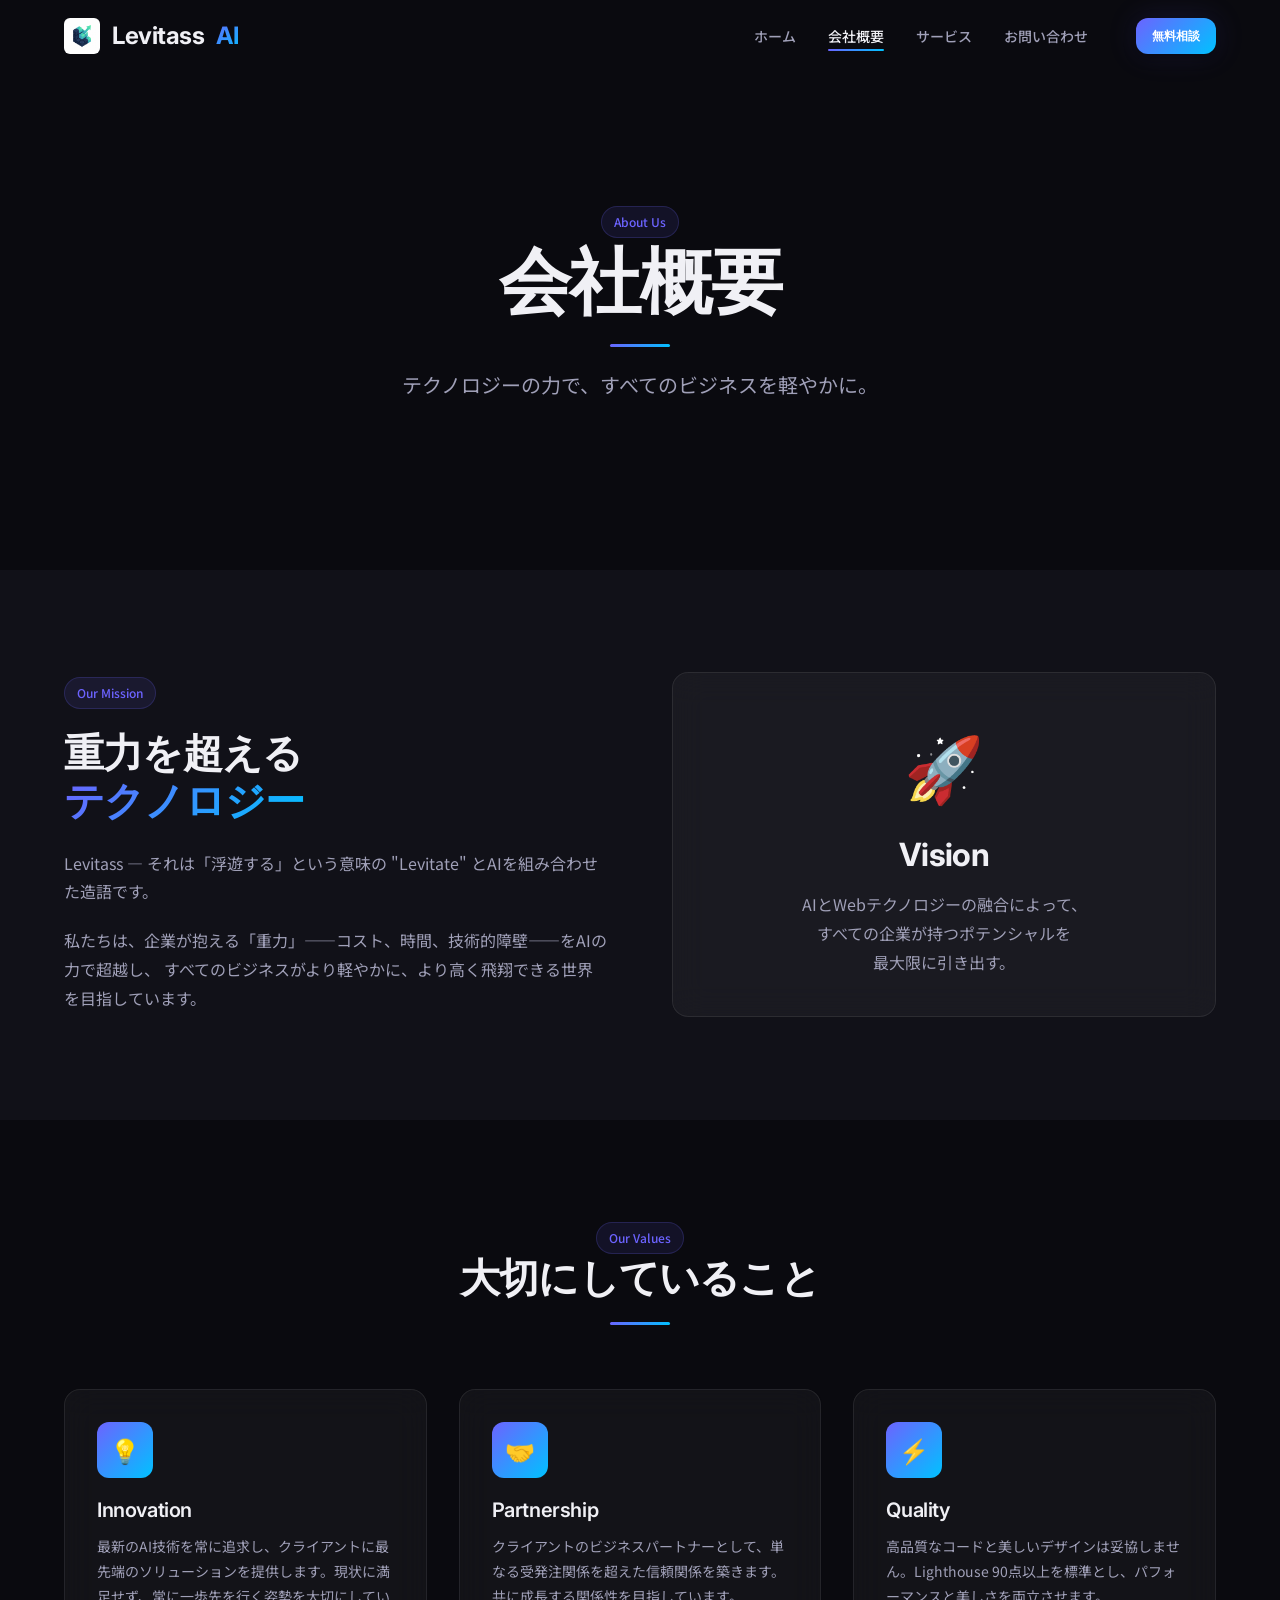
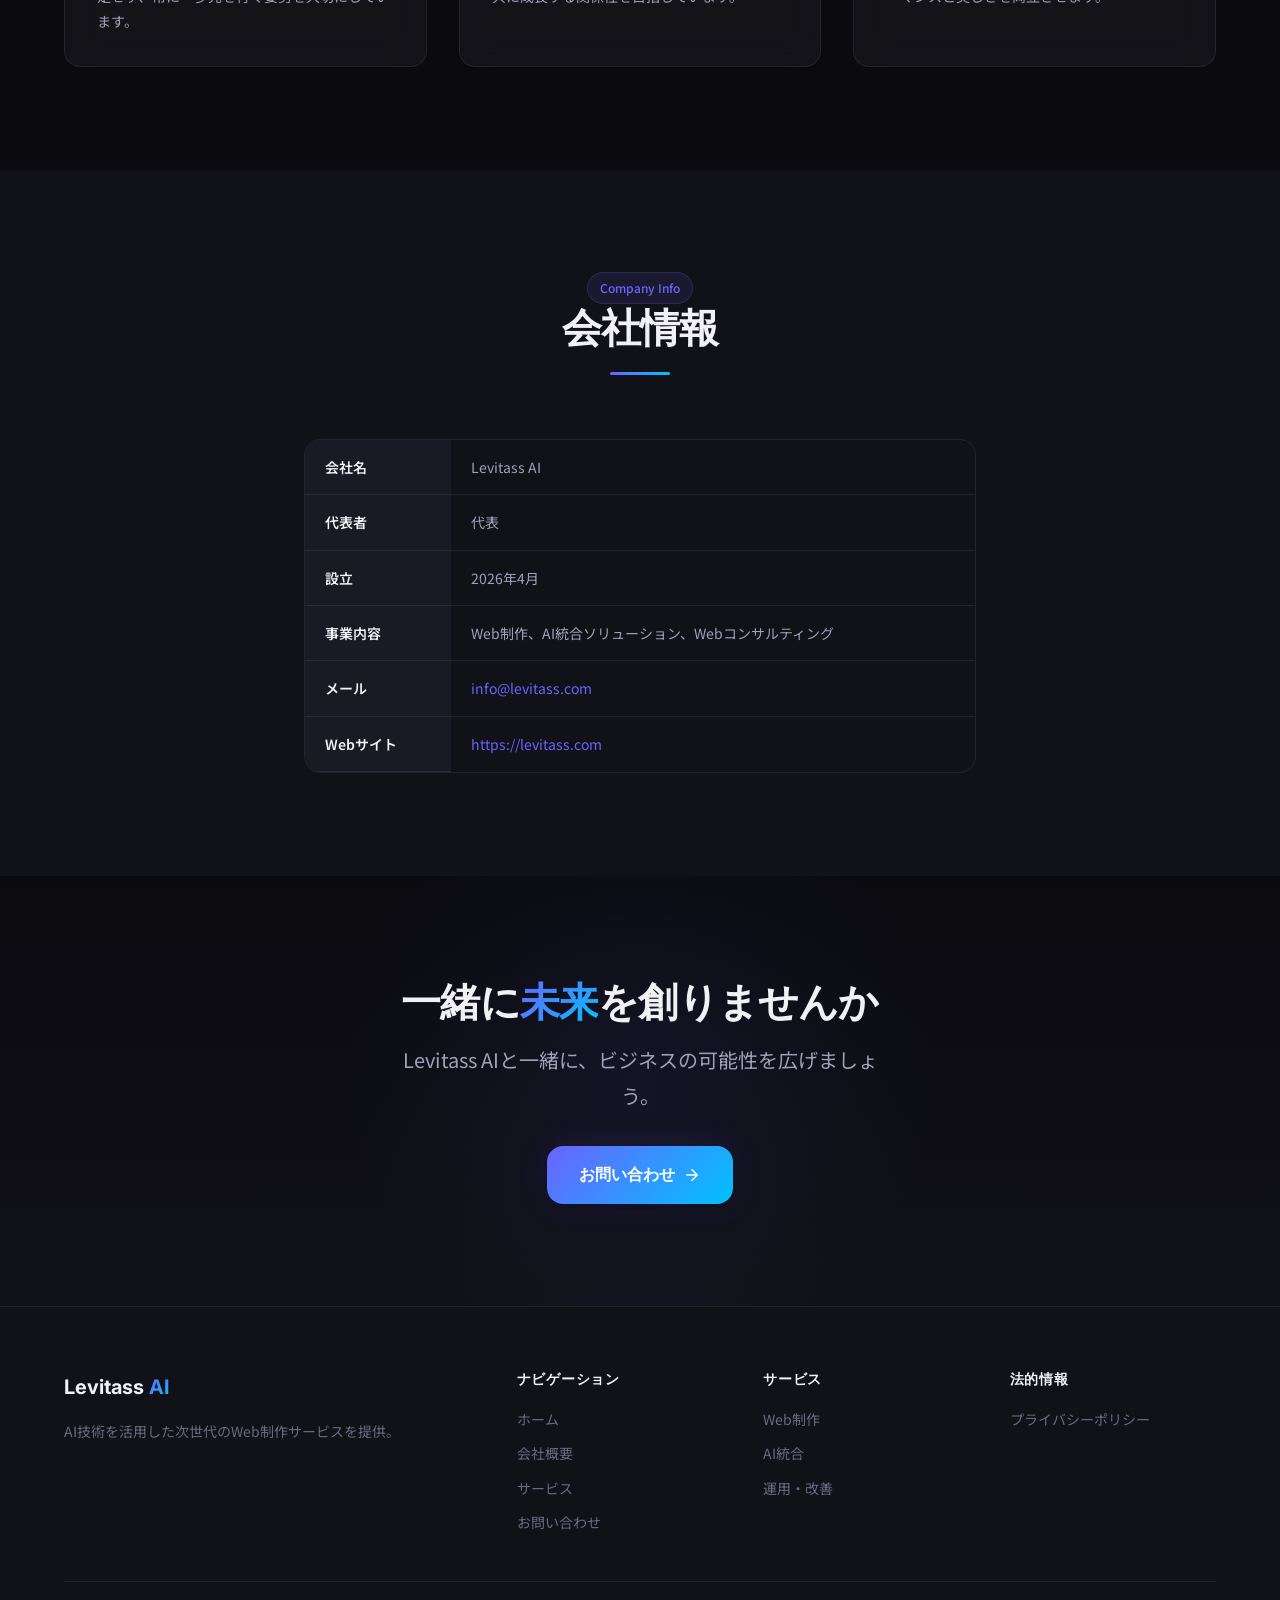
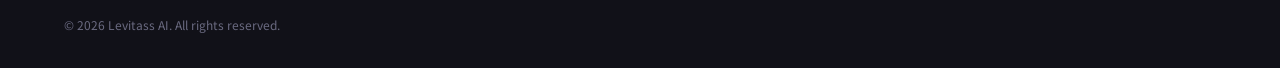
==== about.html @ 4911ece1 "Initial commit: Levitass AI corporate website - 5 pages: index, about, services, contact, privacy - " ====
<!DOCTYPE html>
<html lang="ja">
<head>
  <meta charset="UTF-8">
  <meta name="viewport" content="width=device-width, initial-scale=1.0">
  <title>会社概要 — Levitass AI</title>
  <meta name="description" content="Levitass AIの企業理念、代表紹介、会社情報をご覧いただけます。AI技術で世界をもっと軽やかに。">
  <meta property="og:title" content="会社概要 — Levitass AI">
  <meta property="og:description" content="Levitass AIの企業理念、代表紹介、会社情報。AI技術で世界をもっと軽やかに。">
  <meta property="og:type" content="website">
  <meta property="og:url" content="https://levitass.com/about.html">
  <meta property="og:image" content="https://levitass.com/images/og-image.webp">
  <meta property="og:locale" content="ja_JP">
  <meta name="twitter:card" content="summary_large_image">
  <link rel="icon" type="image/png" href="images/logo.png">
  <link rel="preconnect" href="https://fonts.googleapis.com">
  <link rel="preconnect" href="https://fonts.gstatic.com" crossorigin>
  <link href="https://fonts.googleapis.com/css2?family=Inter:wght@400;500;600;700&family=Noto+Sans+JP:wght@400;500;600;700&display=swap" rel="stylesheet">
  <link rel="stylesheet" href="css/variables.css">
  <link rel="stylesheet" href="css/base.css">
  <link rel="stylesheet" href="css/layout.css">
  <link rel="stylesheet" href="css/components.css">
</head>
<body>

  <!-- Navigation -->
  <nav class="nav" id="nav" role="navigation" aria-label="メインナビゲーション">
    <div class="container nav__inner">
      <a href="index.html" class="nav__logo" aria-label="Levitass AI ホーム">
        <img class="nav__logo-icon" src="images/logo.png" alt="Levitass AI" width="36" height="36">
        Levitass <span>AI</span>
      </a>
      <div class="nav__links" id="navLinks">
        <a href="index.html" class="nav__link">ホーム</a>
        <a href="about.html" class="nav__link nav__link--active">会社概要</a>
        <a href="services.html" class="nav__link">サービス</a>
        <a href="contact.html" class="nav__link">お問い合わせ</a>
        <a href="contact.html" class="btn btn--primary btn--sm nav__cta">無料相談</a>
      </div>
      <button class="nav__toggle" id="navToggle" aria-label="メニューを開く" aria-expanded="false">
        <span class="nav__toggle-bar"></span><span class="nav__toggle-bar"></span><span class="nav__toggle-bar"></span>
      </button>
    </div>
  </nav>
  <div class="nav-overlay" id="navOverlay"></div>

  <main class="page-content">
    <!-- Page Header -->
    <section class="section" id="about-hero" style="padding-top: calc(var(--section-padding) + var(--space-8));">
      <div class="container">
        <div class="section__header fade-in">
          <p class="badge">About Us</p>
          <h1 class="section__title">会社概要</h1>
          <div class="divider"></div>
          <p class="section__subtitle">テクノロジーの力で、すべてのビジネスを軽やかに。</p>
        </div>
      </div>
    </section>

    <!-- Mission -->
    <section class="section section--alt" id="mission">
      <div class="container">
        <div class="grid grid--2" style="align-items: center; gap: var(--space-16);">
          <div class="fade-in-left">
            <p class="badge" style="margin-bottom: var(--space-5);">Our Mission</p>
            <h2 style="margin-bottom: var(--space-6);">重力を超える<br><span class="text-gradient">テクノロジー</span></h2>
            <p style="margin-bottom: var(--space-5); line-height: var(--line-height-relaxed);">
              Levitass — それは「浮遊する」という意味の "Levitate" とAIを組み合わせた造語です。
            </p>
            <p style="line-height: var(--line-height-relaxed);">
              私たちは、企業が抱える「重力」——コスト、時間、技術的障壁——をAIの力で超越し、
              すべてのビジネスがより軽やかに、より高く飛翔できる世界を目指しています。
            </p>
          </div>
          <div class="fade-in-right">
            <div class="card card--glass" style="padding: var(--space-10); text-align: center;">
              <div style="font-size: 4rem; margin-bottom: var(--space-5);">🚀</div>
              <h3 style="font-size: var(--font-size-2xl); margin-bottom: var(--space-4);">Vision</h3>
              <p style="color: var(--color-text-secondary); line-height: var(--line-height-relaxed);">
                AIとWebテクノロジーの融合によって、<br>
                すべての企業が持つポテンシャルを<br>
                最大限に引き出す。
              </p>
            </div>
          </div>
        </div>
      </div>
    </section>

    <!-- Values -->
    <section class="section" id="values">
      <div class="container">
        <div class="section__header fade-in">
          <p class="badge">Our Values</p>
          <h2 class="section__title">大切にしていること</h2>
          <div class="divider"></div>
        </div>
        <div class="grid grid--3">
          <div class="card card--glass fade-in">
            <div class="card__icon">💡</div>
            <h3 class="card__title">Innovation</h3>
            <p class="card__text">最新のAI技術を常に追求し、クライアントに最先端のソリューションを提供します。現状に満足せず、常に一歩先を行く姿勢を大切にしています。</p>
          </div>
          <div class="card card--glass fade-in">
            <div class="card__icon">🤝</div>
            <h3 class="card__title">Partnership</h3>
            <p class="card__text">クライアントのビジネスパートナーとして、単なる受発注関係を超えた信頼関係を築きます。共に成長する関係性を目指しています。</p>
          </div>
          <div class="card card--glass fade-in">
            <div class="card__icon">⚡</div>
            <h3 class="card__title">Quality</h3>
            <p class="card__text">高品質なコードと美しいデザインは妥協しません。Lighthouse 90点以上を標準とし、パフォーマンスと美しさを両立させます。</p>
          </div>
        </div>
      </div>
    </section>

    <!-- Company Info -->
    <section class="section section--alt" id="company-info">
      <div class="container container--sm">
        <div class="section__header fade-in">
          <p class="badge">Company Info</p>
          <h2 class="section__title">会社情報</h2>
          <div class="divider"></div>
        </div>
        <div class="table-wrapper fade-in">
          <table class="table">
            <tbody>
              <tr><th>会社名</th><td>Levitass AI</td></tr>
              <tr><th>代表者</th><td>代表</td></tr>
              <tr><th>設立</th><td>2026年4月</td></tr>
              <tr><th>事業内容</th><td>Web制作、AI統合ソリューション、Webコンサルティング</td></tr>
              <tr><th>メール</th><td><a href="mailto:info@levitass.com">info@levitass.com</a></td></tr>
              <tr><th>Webサイト</th><td><a href="https://levitass.com" target="_blank" rel="noopener">https://levitass.com</a></td></tr>
            </tbody>
          </table>
        </div>
      </div>
    </section>

    <!-- CTA -->
    <section class="section cta-section" id="cta">
      <div class="container">
        <div class="fade-in">
          <h2 class="cta-section__title">一緒に<span class="text-gradient">未来</span>を創りませんか</h2>
          <p class="cta-section__desc">Levitass AIと一緒に、ビジネスの可能性を広げましょう。</p>
          <a href="contact.html" class="btn btn--primary btn--lg">
            お問い合わせ
            <svg class="btn__icon" viewBox="0 0 24 24" fill="none" stroke="currentColor" stroke-width="2" stroke-linecap="round" stroke-linejoin="round"><path d="M5 12h14M12 5l7 7-7 7"/></svg>
          </a>
        </div>
      </div>
    </section>
  </main>

  <!-- Footer -->
  <footer class="footer" role="contentinfo">
    <div class="container">
      <div class="footer__grid">
        <div class="footer__brand">
          <a href="index.html" class="footer__logo">Levitass <span>AI</span></a>
          <p class="footer__desc">AI技術を活用した次世代のWeb制作サービスを提供。</p>
        </div>
        <div>
          <h4 class="footer__heading">ナビゲーション</h4>
          <div class="footer__links">
            <a href="index.html" class="footer__link">ホーム</a>
            <a href="about.html" class="footer__link">会社概要</a>
            <a href="services.html" class="footer__link">サービス</a>
            <a href="contact.html" class="footer__link">お問い合わせ</a>
          </div>
        </div>
        <div>
          <h4 class="footer__heading">サービス</h4>
          <div class="footer__links">
            <a href="services.html" class="footer__link">Web制作</a>
            <a href="services.html" class="footer__link">AI統合</a>
            <a href="services.html" class="footer__link">運用・改善</a>
          </div>
        </div>
        <div>
          <h4 class="footer__heading">法的情報</h4>
          <div class="footer__links">
            <a href="privacy.html" class="footer__link">プライバシーポリシー</a>
          </div>
        </div>
      </div>
      <div class="footer__bottom">
        <p class="footer__copy">&copy; 2026 Levitass AI. All rights reserved.</p>
      </div>
    </div>
  </footer>
  <script src="js/main.js"></script>
  <script src="js/animations.js"></script>
</body>
</html>
---- css/variables.css ----
/* ============================================================
   Levitass AI — Design Tokens
   ============================================================ */

:root {
  /* ── Brand Colors ── */
  --color-bg-primary:    #0a0a0f;
  --color-bg-secondary:  #111118;
  --color-bg-tertiary:   #1a1a24;
  --color-bg-card:       rgba(255, 255, 255, 0.03);
  --color-bg-glass:      rgba(255, 255, 255, 0.05);

  --color-text-primary:   #f0f0f5;
  --color-text-secondary: #a0a0b8;
  --color-text-muted:     #6a6a80;
  --color-text-inverse:   #0a0a0f;

  --color-accent-start:   #6c63ff;
  --color-accent-end:     #00c2ff;
  --color-accent-gradient: linear-gradient(135deg, var(--color-accent-start), var(--color-accent-end));
  --color-accent-gradient-hover: linear-gradient(135deg, #7d75ff, #1ad0ff);

  --color-success:  #00d68f;
  --color-warning:  #ffaa00;
  --color-error:    #ff4060;

  --color-border:        rgba(255, 255, 255, 0.08);
  --color-border-hover:  rgba(255, 255, 255, 0.15);

  /* ── Typography ── */
  --font-family-en: 'Inter', system-ui, -apple-system, sans-serif;
  --font-family-ja: 'Noto Sans JP', 'Hiragino Sans', 'Yu Gothic', sans-serif;
  --font-family-base: var(--font-family-ja);

  --font-size-xs:   0.75rem;   /* 12px */
  --font-size-sm:   0.875rem;  /* 14px */
  --font-size-base: 1rem;      /* 16px */
  --font-size-md:   1.125rem;  /* 18px */
  --font-size-lg:   1.25rem;   /* 20px */
  --font-size-xl:   1.5rem;    /* 24px */
  --font-size-2xl:  2rem;      /* 32px */
  --font-size-3xl:  2.5rem;    /* 40px */
  --font-size-4xl:  3rem;      /* 48px */
  --font-size-hero: clamp(2.5rem, 5vw + 1rem, 4.5rem);

  --font-weight-regular: 400;
  --font-weight-medium:  500;
  --font-weight-semibold: 600;
  --font-weight-bold:    700;

  --line-height-tight:  1.2;
  --line-height-normal: 1.6;
  --line-height-relaxed: 1.8;

  --letter-spacing-tight: -0.02em;
  --letter-spacing-normal: 0;
  --letter-spacing-wide: 0.05em;

  /* ── Spacing ── */
  --space-1:  0.25rem;  /* 4px */
  --space-2:  0.5rem;   /* 8px */
  --space-3:  0.75rem;  /* 12px */
  --space-4:  1rem;     /* 16px */
  --space-5:  1.25rem;  /* 20px */
  --space-6:  1.5rem;   /* 24px */
  --space-8:  2rem;     /* 32px */
  --space-10: 2.5rem;   /* 40px */
  --space-12: 3rem;     /* 48px */
  --space-16: 4rem;     /* 64px */
  --space-20: 5rem;     /* 80px */
  --space-24: 6rem;     /* 96px */

  --section-padding: clamp(4rem, 8vw, 7rem);

  /* ── Borders & Radius ── */
  --radius-sm:   0.375rem;  /* 6px */
  --radius-md:   0.5rem;    /* 8px */
  --radius-lg:   0.75rem;   /* 12px */
  --radius-xl:   1rem;      /* 16px */
  --radius-2xl:  1.5rem;    /* 24px */
  --radius-full: 9999px;

  /* ── Shadows ── */
  --shadow-sm:  0 1px 2px rgba(0, 0, 0, 0.3);
  --shadow-md:  0 4px 12px rgba(0, 0, 0, 0.4);
  --shadow-lg:  0 8px 32px rgba(0, 0, 0, 0.5);
  --shadow-xl:  0 16px 48px rgba(0, 0, 0, 0.6);
  --shadow-glow: 0 0 30px rgba(108, 99, 255, 0.15);

  /* ── Glass Effect ── */
  --glass-blur: 16px;
  --glass-bg: rgba(255, 255, 255, 0.04);
  --glass-border: rgba(255, 255, 255, 0.08);

  /* ── Transitions ── */
  --transition-fast:   150ms ease;
  --transition-base:   250ms ease;
  --transition-slow:   400ms ease;
  --transition-spring: 400ms cubic-bezier(0.34, 1.56, 0.64, 1);

  /* ── Z-index Scale ── */
  --z-below:     -1;
  --z-base:      0;
  --z-above:     1;
  --z-sticky:    100;
  --z-nav:       200;
  --z-modal:     300;
  --z-overlay:   400;
  --z-toast:     500;

  /* ── Layout ── */
  --container-max:  1200px;
  --container-sm:   720px;
  --nav-height:     72px;
}

/* ── Reduced Motion ── */
@media (prefers-reduced-motion: reduce) {
  :root {
    --transition-fast:   0ms;
    --transition-base:   0ms;
    --transition-slow:   0ms;
    --transition-spring: 0ms;
  }
}
---- css/base.css ----
/* ============================================================
   Levitass AI — Base / Reset / Typography
   ============================================================ */

/* ── Reset ── */
*,
*::before,
*::after {
  margin: 0;
  padding: 0;
  box-sizing: border-box;
}

html {
  font-size: 16px;
  scroll-behavior: smooth;
  -webkit-text-size-adjust: 100%;
  text-size-adjust: 100%;
}

@media (prefers-reduced-motion: reduce) {
  html {
    scroll-behavior: auto;
  }
}

body {
  font-family: var(--font-family-base);
  font-size: var(--font-size-base);
  font-weight: var(--font-weight-regular);
  line-height: var(--line-height-normal);
  color: var(--color-text-primary);
  background-color: var(--color-bg-primary);
  -webkit-font-smoothing: antialiased;
  -moz-osx-font-smoothing: grayscale;
  overflow-x: hidden;
  min-height: 100vh;
}

/* ── Typography ── */
h1, h2, h3, h4, h5, h6 {
  font-family: var(--font-family-en);
  font-weight: var(--font-weight-bold);
  line-height: var(--line-height-tight);
  letter-spacing: var(--letter-spacing-tight);
  color: var(--color-text-primary);
}

h1 { font-size: var(--font-size-hero); }
h2 { font-size: var(--font-size-3xl); }
h3 { font-size: var(--font-size-2xl); }
h4 { font-size: var(--font-size-xl); }
h5 { font-size: var(--font-size-lg); }
h6 { font-size: var(--font-size-md); }

p {
  line-height: var(--line-height-relaxed);
  color: var(--color-text-secondary);
}

a {
  color: var(--color-accent-start);
  text-decoration: none;
  transition: color var(--transition-fast);
}

a:hover {
  color: var(--color-accent-end);
}

a:focus-visible {
  outline: 2px solid var(--color-accent-start);
  outline-offset: 2px;
  border-radius: var(--radius-sm);
}

strong, b {
  font-weight: var(--font-weight-semibold);
}

small {
  font-size: var(--font-size-sm);
  color: var(--color-text-muted);
}

/* ── Lists ── */
ul, ol {
  list-style: none;
}

/* ── Images ── */
img, video, svg {
  display: block;
  max-width: 100%;
  height: auto;
}

/* ── Forms ── */
button, input, select, textarea {
  font: inherit;
  color: inherit;
  border: none;
  background: none;
}

button {
  cursor: pointer;
}

/* ── Selection ── */
::selection {
  background-color: rgba(108, 99, 255, 0.3);
  color: var(--color-text-primary);
}

/* ── Scrollbar ── */
::-webkit-scrollbar {
  width: 8px;
}

::-webkit-scrollbar-track {
  background: var(--color-bg-secondary);
}

::-webkit-scrollbar-thumb {
  background: var(--color-text-muted);
  border-radius: var(--radius-full);
}

::-webkit-scrollbar-thumb:hover {
  background: var(--color-text-secondary);
}

/* ── Utility Classes ── */
.text-gradient {
  background: var(--color-accent-gradient);
  -webkit-background-clip: text;
  -webkit-text-fill-color: transparent;
  background-clip: text;
}

.sr-only {
  position: absolute;
  width: 1px;
  height: 1px;
  padding: 0;
  margin: -1px;
  overflow: hidden;
  clip: rect(0, 0, 0, 0);
  white-space: nowrap;
  border: 0;
}
---- css/layout.css ----
/* ============================================================
   Levitass AI — Layout (Navigation, Footer, Grid)
   ============================================================ */

/* ── Container ── */
.container {
  width: 100%;
  max-width: var(--container-max);
  margin: 0 auto;
  padding: 0 var(--space-6);
}

.container--sm {
  max-width: var(--container-sm);
}

/* ── Section ── */
.section {
  padding: var(--section-padding) 0;
  position: relative;
}

.section--alt {
  background-color: var(--color-bg-secondary);
}

.section__header {
  text-align: center;
  margin-bottom: var(--space-16);
}

.section__title {
  margin-bottom: var(--space-4);
}

.section__subtitle {
  font-size: var(--font-size-lg);
  color: var(--color-text-secondary);
  max-width: 600px;
  margin: 0 auto;
}

/* ── Navigation ── */
.nav {
  position: fixed;
  top: 0;
  left: 0;
  right: 0;
  height: var(--nav-height);
  z-index: var(--z-nav);
  transition: background-color var(--transition-base), box-shadow var(--transition-base);
}

.nav--scrolled {
  background-color: rgba(10, 10, 15, 0.85);
  backdrop-filter: blur(var(--glass-blur));
  -webkit-backdrop-filter: blur(var(--glass-blur));
  box-shadow: 0 1px 0 var(--color-border);
}

.nav__inner {
  display: flex;
  align-items: center;
  justify-content: space-between;
  height: 100%;
}

.nav__logo {
  display: flex;
  align-items: center;
  gap: var(--space-3);
  font-family: var(--font-family-en);
  font-size: var(--font-size-xl);
  font-weight: var(--font-weight-bold);
  color: var(--color-text-primary);
  text-decoration: none;
  letter-spacing: var(--letter-spacing-tight);
}

.nav__logo-icon {
  width: 36px;
  height: 36px;
  object-fit: contain;
  border-radius: var(--radius-sm);
}

.nav__logo span {
  background: var(--color-accent-gradient);
  -webkit-background-clip: text;
  -webkit-text-fill-color: transparent;
  background-clip: text;
}

.nav__links {
  display: flex;
  align-items: center;
  gap: var(--space-8);
}

.nav__link {
  font-size: var(--font-size-sm);
  font-weight: var(--font-weight-medium);
  color: var(--color-text-secondary);
  text-decoration: none;
  transition: color var(--transition-fast);
  position: relative;
}

.nav__link::after {
  content: '';
  position: absolute;
  bottom: -4px;
  left: 0;
  width: 0;
  height: 2px;
  background: var(--color-accent-gradient);
  transition: width var(--transition-base);
  border-radius: var(--radius-full);
}

.nav__link:hover,
.nav__link--active {
  color: var(--color-text-primary);
}

.nav__link:hover::after,
.nav__link--active::after {
  width: 100%;
}

.nav__cta {
  margin-left: var(--space-4);
}

/* Mobile Menu Toggle */
.nav__toggle {
  display: none;
  flex-direction: column;
  justify-content: center;
  gap: 5px;
  width: 28px;
  height: 28px;
  background: none;
  border: none;
  cursor: pointer;
  padding: 0;
  z-index: calc(var(--z-nav) + 1);
}

.nav__toggle-bar {
  display: block;
  width: 100%;
  height: 2px;
  background-color: var(--color-text-primary);
  border-radius: var(--radius-full);
  transition: transform var(--transition-base), opacity var(--transition-fast);
}

.nav__toggle--open .nav__toggle-bar:nth-child(1) {
  transform: translateY(7px) rotate(45deg);
}

.nav__toggle--open .nav__toggle-bar:nth-child(2) {
  opacity: 0;
}

.nav__toggle--open .nav__toggle-bar:nth-child(3) {
  transform: translateY(-7px) rotate(-45deg);
}

/* ── Footer ── */
.footer {
  background-color: var(--color-bg-secondary);
  border-top: 1px solid var(--color-border);
  padding: var(--space-16) 0 var(--space-8);
}

.footer__grid {
  display: grid;
  grid-template-columns: 2fr 1fr 1fr 1fr;
  gap: var(--space-10);
  margin-bottom: var(--space-12);
}

.footer__brand {
  display: flex;
  flex-direction: column;
  gap: var(--space-4);
}

.footer__logo {
  font-family: var(--font-family-en);
  font-size: var(--font-size-lg);
  font-weight: var(--font-weight-bold);
  color: var(--color-text-primary);
  text-decoration: none;
}

.footer__logo span {
  background: var(--color-accent-gradient);
  -webkit-background-clip: text;
  -webkit-text-fill-color: transparent;
  background-clip: text;
}

.footer__desc {
  font-size: var(--font-size-sm);
  color: var(--color-text-muted);
  line-height: var(--line-height-relaxed);
}

.footer__heading {
  font-size: var(--font-size-sm);
  font-weight: var(--font-weight-semibold);
  color: var(--color-text-primary);
  text-transform: uppercase;
  letter-spacing: var(--letter-spacing-wide);
  margin-bottom: var(--space-5);
}

.footer__links {
  display: flex;
  flex-direction: column;
  gap: var(--space-3);
}

.footer__link {
  font-size: var(--font-size-sm);
  color: var(--color-text-muted);
  text-decoration: none;
  transition: color var(--transition-fast);
}

.footer__link:hover {
  color: var(--color-text-primary);
}

.footer__bottom {
  display: flex;
  justify-content: space-between;
  align-items: center;
  padding-top: var(--space-8);
  border-top: 1px solid var(--color-border);
}

.footer__copy {
  font-size: var(--font-size-xs);
  color: var(--color-text-muted);
}

.footer__socials {
  display: flex;
  gap: var(--space-4);
}

.footer__social {
  width: 36px;
  height: 36px;
  display: flex;
  align-items: center;
  justify-content: center;
  border-radius: var(--radius-full);
  background: var(--glass-bg);
  border: 1px solid var(--glass-border);
  color: var(--color-text-muted);
  transition: all var(--transition-base);
}

.footer__social:hover {
  background: var(--color-accent-gradient);
  color: white;
  border-color: transparent;
  transform: translateY(-2px);
}

/* ── Grid Utilities ── */
.grid {
  display: grid;
  gap: var(--space-8);
}

.grid--2 { grid-template-columns: repeat(2, 1fr); }
.grid--3 { grid-template-columns: repeat(3, 1fr); }
.grid--4 { grid-template-columns: repeat(4, 1fr); }

/* ── Responsive ── */
@media (max-width: 1024px) {
  .grid--4 { grid-template-columns: repeat(2, 1fr); }  
  .footer__grid { grid-template-columns: repeat(2, 1fr); }
}

@media (max-width: 768px) {
  .container { padding: 0 var(--space-4); }
  
  .grid--2,
  .grid--3,
  .grid--4 { grid-template-columns: 1fr; }

  /* Mobile Navigation */
  .nav__links {
    position: fixed;
    top: 0;
    right: -100%;
    width: 80%;
    max-width: 320px;
    height: 100vh;
    background-color: var(--color-bg-secondary);
    flex-direction: column;
    justify-content: center;
    align-items: center;
    gap: var(--space-8);
    transition: right var(--transition-slow);
    border-left: 1px solid var(--color-border);
  }

  .nav__links--open {
    right: 0;
  }

  .nav__toggle {
    display: flex;
  }

  .nav__cta {
    margin-left: 0;
  }

  /* Footer Mobile */
  .footer__grid { grid-template-columns: 1fr; }
  .footer__bottom { flex-direction: column; gap: var(--space-4); text-align: center; }
}

/* ── Mobile Overlay ── */
.nav-overlay {
  position: fixed;
  inset: 0;
  background: rgba(0, 0, 0, 0.6);
  z-index: calc(var(--z-nav) - 1);
  opacity: 0;
  visibility: hidden;
  transition: opacity var(--transition-base), visibility var(--transition-base);
}

.nav-overlay--visible {
  opacity: 1;
  visibility: visible;
}

/* ── Page offset for fixed nav ── */
.page-content {
  margin-top: var(--nav-height);
}
---- css/components.css ----
/* ============================================================
   Levitass AI — Components
   ============================================================ */

/* ── Buttons ── */
.btn {
  display: inline-flex;
  align-items: center;
  justify-content: center;
  gap: var(--space-2);
  padding: var(--space-3) var(--space-6);
  font-family: var(--font-family-en);
  font-size: var(--font-size-sm);
  font-weight: var(--font-weight-semibold);
  border-radius: var(--radius-lg);
  text-decoration: none;
  transition: all var(--transition-base);
  cursor: pointer;
  white-space: nowrap;
  border: none;
}

.btn:focus-visible {
  outline: 2px solid var(--color-accent-start);
  outline-offset: 2px;
}

.btn--primary {
  background: var(--color-accent-gradient);
  color: white;
  box-shadow: var(--shadow-md), var(--shadow-glow);
}

.btn--primary:hover {
  background: var(--color-accent-gradient-hover);
  transform: translateY(-2px);
  box-shadow: var(--shadow-lg), 0 0 40px rgba(108, 99, 255, 0.25);
}

.btn--primary:active {
  transform: translateY(0);
}

.btn--secondary {
  background: var(--glass-bg);
  color: var(--color-text-primary);
  border: 1px solid var(--color-border);
  backdrop-filter: blur(8px);
  -webkit-backdrop-filter: blur(8px);
}

.btn--secondary:hover {
  background: rgba(255, 255, 255, 0.08);
  border-color: var(--color-border-hover);
  transform: translateY(-2px);
}

.btn--lg {
  padding: var(--space-4) var(--space-8);
  font-size: var(--font-size-base);
  border-radius: var(--radius-xl);
}

.btn--sm {
  padding: var(--space-2) var(--space-4);
  font-size: var(--font-size-xs);
}

.btn__icon {
  width: 18px;
  height: 18px;
  transition: transform var(--transition-fast);
}

.btn:hover .btn__icon {
  transform: translateX(3px);
}

/* ── Cards ── */
.card {
  background: var(--color-bg-card);
  border: 1px solid var(--color-border);
  border-radius: var(--radius-xl);
  padding: var(--space-8);
  transition: all var(--transition-base);
}

.card:hover {
  border-color: var(--color-border-hover);
  transform: translateY(-4px);
  box-shadow: var(--shadow-lg);
}

.card--glass {
  background: var(--glass-bg);
  backdrop-filter: blur(var(--glass-blur));
  -webkit-backdrop-filter: blur(var(--glass-blur));
  border: 1px solid var(--glass-border);
}

.card--glass:hover {
  background: rgba(255, 255, 255, 0.07);
  border-color: rgba(255, 255, 255, 0.15);
}

.card__icon {
  width: 56px;
  height: 56px;
  display: flex;
  align-items: center;
  justify-content: center;
  background: var(--color-accent-gradient);
  border-radius: var(--radius-lg);
  margin-bottom: var(--space-5);
  font-size: var(--font-size-xl);
  color: white;
}

.card__title {
  font-size: var(--font-size-lg);
  font-weight: var(--font-weight-semibold);
  margin-bottom: var(--space-3);
}

.card__text {
  font-size: var(--font-size-sm);
  color: var(--color-text-secondary);
  line-height: var(--line-height-relaxed);
}

/* ── Pricing Cards ── */
.pricing-card {
  background: var(--color-bg-card);
  border: 1px solid var(--color-border);
  border-radius: var(--radius-2xl);
  padding: var(--space-10);
  text-align: center;
  transition: all var(--transition-base);
  position: relative;
  overflow: hidden;
}

.pricing-card--featured {
  border-color: var(--color-accent-start);
  background: linear-gradient(180deg, rgba(108, 99, 255, 0.08) 0%, var(--color-bg-card) 100%);
}

.pricing-card--featured::before {
  content: '';
  position: absolute;
  top: 0;
  left: 0;
  right: 0;
  height: 3px;
  background: var(--color-accent-gradient);
}

.pricing-card:hover {
  transform: translateY(-8px);
  box-shadow: var(--shadow-xl);
}

.pricing-card__badge {
  display: inline-block;
  padding: var(--space-1) var(--space-4);
  background: var(--color-accent-gradient);
  color: white;
  font-size: var(--font-size-xs);
  font-weight: var(--font-weight-semibold);
  border-radius: var(--radius-full);
  margin-bottom: var(--space-5);
  letter-spacing: var(--letter-spacing-wide);
}

.pricing-card__name {
  font-size: var(--font-size-xl);
  font-weight: var(--font-weight-bold);
  margin-bottom: var(--space-4);
}

.pricing-card__price {
  font-size: var(--font-size-4xl);
  font-weight: var(--font-weight-bold);
  margin-bottom: var(--space-2);
}

.pricing-card__price small {
  font-size: var(--font-size-base);
  font-weight: var(--font-weight-regular);
  color: var(--color-text-muted);
}

.pricing-card__desc {
  font-size: var(--font-size-sm);
  color: var(--color-text-muted);
  margin-bottom: var(--space-8);
}

.pricing-card__features {
  text-align: left;
  margin-bottom: var(--space-8);
  display: flex;
  flex-direction: column;
  gap: var(--space-3);
}

.pricing-card__feature {
  display: flex;
  align-items: flex-start;
  gap: var(--space-3);
  font-size: var(--font-size-sm);
  color: var(--color-text-secondary);
}

.pricing-card__feature::before {
  content: '✓';
  color: var(--color-success);
  font-weight: var(--font-weight-bold);
  flex-shrink: 0;
}

.pricing-card__note {
  font-size: var(--font-size-xs);
  color: var(--color-text-muted);
  margin-top: var(--space-4);
}

/* ── Hero Section ── */
.hero {
  position: relative;
  min-height: calc(100vh - var(--nav-height));
  display: flex;
  align-items: center;
  justify-content: center;
  overflow: hidden;
  text-align: center;
}

.hero__bg {
  position: absolute;
  inset: 0;
  z-index: var(--z-below);
}

.hero__canvas {
  position: absolute;
  inset: 0;
  width: 100%;
  height: 100%;
}

.hero__content {
  position: relative;
  z-index: var(--z-above);
  max-width: 800px;
  padding: var(--space-8);
}

.hero__tagline {
  font-size: var(--font-size-sm);
  font-weight: var(--font-weight-medium);
  color: var(--color-accent-start);
  letter-spacing: var(--letter-spacing-wide);
  text-transform: uppercase;
  margin-bottom: var(--space-5);
}

.hero__title {
  margin-bottom: var(--space-6);
  line-height: 1.1;
}

.hero__desc {
  font-size: var(--font-size-lg);
  color: var(--color-text-secondary);
  margin-bottom: var(--space-10);
  max-width: 600px;
  margin-left: auto;
  margin-right: auto;
}

.hero__actions {
  display: flex;
  gap: var(--space-4);
  justify-content: center;
  flex-wrap: wrap;
}

/* ── Form ── */
.form-group {
  margin-bottom: var(--space-6);
}

.form-label {
  display: block;
  font-size: var(--font-size-sm);
  font-weight: var(--font-weight-medium);
  color: var(--color-text-primary);
  margin-bottom: var(--space-2);
}

.form-label .required {
  color: var(--color-error);
  margin-left: var(--space-1);
}

.form-input,
.form-select,
.form-textarea {
  width: 100%;
  padding: var(--space-3) var(--space-4);
  background: var(--color-bg-tertiary);
  border: 1px solid var(--color-border);
  border-radius: var(--radius-md);
  color: var(--color-text-primary);
  font-size: var(--font-size-base);
  transition: border-color var(--transition-fast), box-shadow var(--transition-fast);
}

.form-input:focus,
.form-select:focus,
.form-textarea:focus {
  outline: none;
  border-color: var(--color-accent-start);
  box-shadow: 0 0 0 3px rgba(108, 99, 255, 0.15);
}

.form-input::placeholder,
.form-textarea::placeholder {
  color: var(--color-text-muted);
}

.form-textarea {
  min-height: 150px;
  resize: vertical;
}

.form-select {
  appearance: none;
  background-image: url("data:image/svg+xml,%3Csvg xmlns='http://www.w3.org/2000/svg' width='12' height='8' fill='none'%3E%3Cpath d='M1 1.5l5 5 5-5' stroke='%236a6a80' stroke-width='1.5' stroke-linecap='round'/%3E%3C/svg%3E");
  background-repeat: no-repeat;
  background-position: right var(--space-4) center;
  padding-right: var(--space-10);
}

.form-error {
  font-size: var(--font-size-xs);
  color: var(--color-error);
  margin-top: var(--space-1);
  display: none;
}

.form-group--error .form-input,
.form-group--error .form-select,
.form-group--error .form-textarea {
  border-color: var(--color-error);
}

.form-group--error .form-error {
  display: block;
}

/* Form Messages */
.form-message {
  padding: var(--space-4) var(--space-5);
  border-radius: var(--radius-md);
  font-size: var(--font-size-sm);
  display: none;
  margin-top: var(--space-4);
}

.form-message--success {
  background: rgba(0, 214, 143, 0.1);
  border: 1px solid rgba(0, 214, 143, 0.3);
  color: var(--color-success);
  display: block;
}

.form-message--error {
  background: rgba(255, 64, 96, 0.1);
  border: 1px solid rgba(255, 64, 96, 0.3);
  color: var(--color-error);
  display: block;
}

/* ── Stats / Counter ── */
.stats {
  display: grid;
  grid-template-columns: repeat(auto-fit, minmax(200px, 1fr));
  gap: var(--space-8);
  padding: var(--space-10) 0;
}

.stat {
  text-align: center;
}

.stat__number {
  font-family: var(--font-family-en);
  font-size: var(--font-size-4xl);
  font-weight: var(--font-weight-bold);
  background: var(--color-accent-gradient);
  -webkit-background-clip: text;
  -webkit-text-fill-color: transparent;
  background-clip: text;
  line-height: 1;
  margin-bottom: var(--space-2);
}

.stat__label {
  font-size: var(--font-size-sm);
  color: var(--color-text-muted);
}

/* ── Badge ── */
.badge {
  display: inline-flex;
  align-items: center;
  gap: var(--space-2);
  padding: var(--space-1) var(--space-3);
  font-size: var(--font-size-xs);
  font-weight: var(--font-weight-medium);
  border-radius: var(--radius-full);
  background: rgba(108, 99, 255, 0.1);
  color: var(--color-accent-start);
  border: 1px solid rgba(108, 99, 255, 0.2);
}

/* ── Divider ── */
.divider {
  width: 60px;
  height: 3px;
  background: var(--color-accent-gradient);
  border-radius: var(--radius-full);
  margin: var(--space-5) auto;
}

/* ── Table ── */
.table-wrapper {
  overflow-x: auto;
  border-radius: var(--radius-xl);
  border: 1px solid var(--color-border);
}

.table {
  width: 100%;
  border-collapse: collapse;
}

.table th,
.table td {
  padding: var(--space-4) var(--space-5);
  text-align: left;
  font-size: var(--font-size-sm);
  border-bottom: 1px solid var(--color-border);
}

.table th {
  background: var(--color-bg-tertiary);
  font-weight: var(--font-weight-semibold);
  color: var(--color-text-primary);
}

.table td {
  color: var(--color-text-secondary);
}

.table tr:last-child td {
  border-bottom: none;
}

/* ── Animations ── */
.fade-in {
  opacity: 0;
  transform: translateY(30px);
  transition: opacity 0.6s ease, transform 0.6s ease;
}

.fade-in--visible {
  opacity: 1;
  transform: translateY(0);
}

.fade-in-left {
  opacity: 0;
  transform: translateX(-30px);
  transition: opacity 0.6s ease, transform 0.6s ease;
}

.fade-in-left--visible {
  opacity: 1;
  transform: translateX(0);
}

.fade-in-right {
  opacity: 0;
  transform: translateX(30px);
  transition: opacity 0.6s ease, transform 0.6s ease;
}

.fade-in-right--visible {
  opacity: 1;
  transform: translateX(0);
}

.scale-in {
  opacity: 0;
  transform: scale(0.9);
  transition: opacity 0.6s ease, transform 0.6s ease;
}

.scale-in--visible {
  opacity: 1;
  transform: scale(1);
}

@media (prefers-reduced-motion: reduce) {
  .fade-in,
  .fade-in-left,
  .fade-in-right,
  .scale-in {
    opacity: 1;
    transform: none;
    transition: none;
  }
}

/* ── Consent Checkbox ── */
.consent {
  display: flex;
  align-items: flex-start;
  gap: var(--space-3);
  font-size: var(--font-size-sm);
  color: var(--color-text-secondary);
}

.consent input[type="checkbox"] {
  width: 18px;
  height: 18px;
  accent-color: var(--color-accent-start);
  flex-shrink: 0;
  margin-top: 2px;
}

/* ── CTA Section ── */
.cta-section {
  text-align: center;
  background: linear-gradient(180deg, var(--color-bg-primary) 0%, var(--color-bg-secondary) 100%);
  position: relative;
  overflow: hidden;
}

.cta-section::before {
  content: '';
  position: absolute;
  top: -100px;
  left: 50%;
  transform: translateX(-50%);
  width: 600px;
  height: 600px;
  background: radial-gradient(circle, rgba(108, 99, 255, 0.08) 0%, transparent 70%);
  pointer-events: none;
}

.cta-section__title {
  margin-bottom: var(--space-4);
}

.cta-section__desc {
  font-size: var(--font-size-lg);
  color: var(--color-text-secondary);
  margin-bottom: var(--space-8);
  max-width: 500px;
  margin-left: auto;
  margin-right: auto;
}

/* ── Process / Steps ── */
.process {
  display: grid;
  grid-template-columns: repeat(auto-fit, minmax(250px, 1fr));
  gap: var(--space-8);
  counter-reset: step;
}

.process__step {
  position: relative;
  padding: var(--space-8);
  background: var(--glass-bg);
  border: 1px solid var(--glass-border);
  border-radius: var(--radius-xl);
  backdrop-filter: blur(var(--glass-blur));
  -webkit-backdrop-filter: blur(var(--glass-blur));
  counter-increment: step;
}

.process__step::before {
  content: counter(step, decimal-leading-zero);
  font-family: var(--font-family-en);
  font-size: var(--font-size-4xl);
  font-weight: var(--font-weight-bold);
  background: var(--color-accent-gradient);
  -webkit-background-clip: text;
  -webkit-text-fill-color: transparent;
  background-clip: text;
  opacity: 0.3;
  line-height: 1;
  display: block;
  margin-bottom: var(--space-4);
}

.process__title {
  font-size: var(--font-size-lg);
  font-weight: var(--font-weight-semibold);
  margin-bottom: var(--space-3);
}

.process__desc {
  font-size: var(--font-size-sm);
  color: var(--color-text-secondary);
  line-height: var(--line-height-relaxed);
}
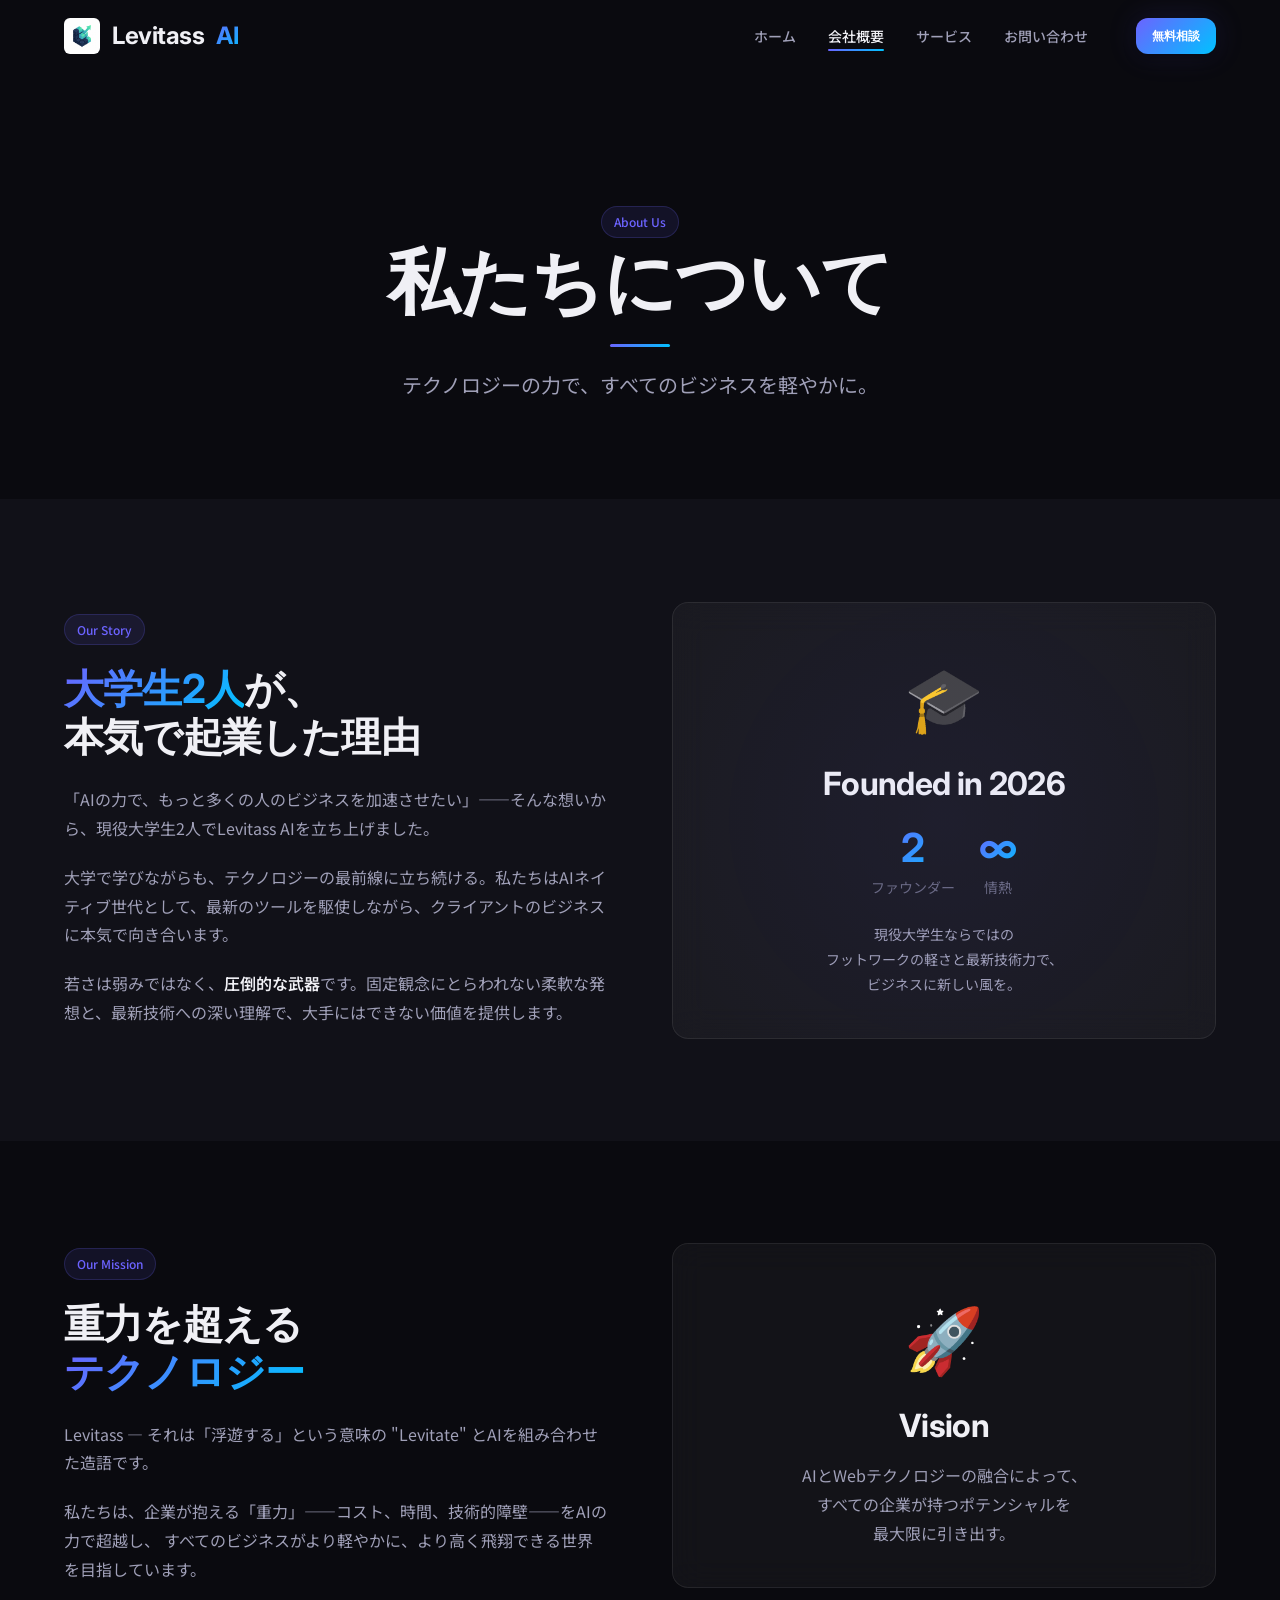
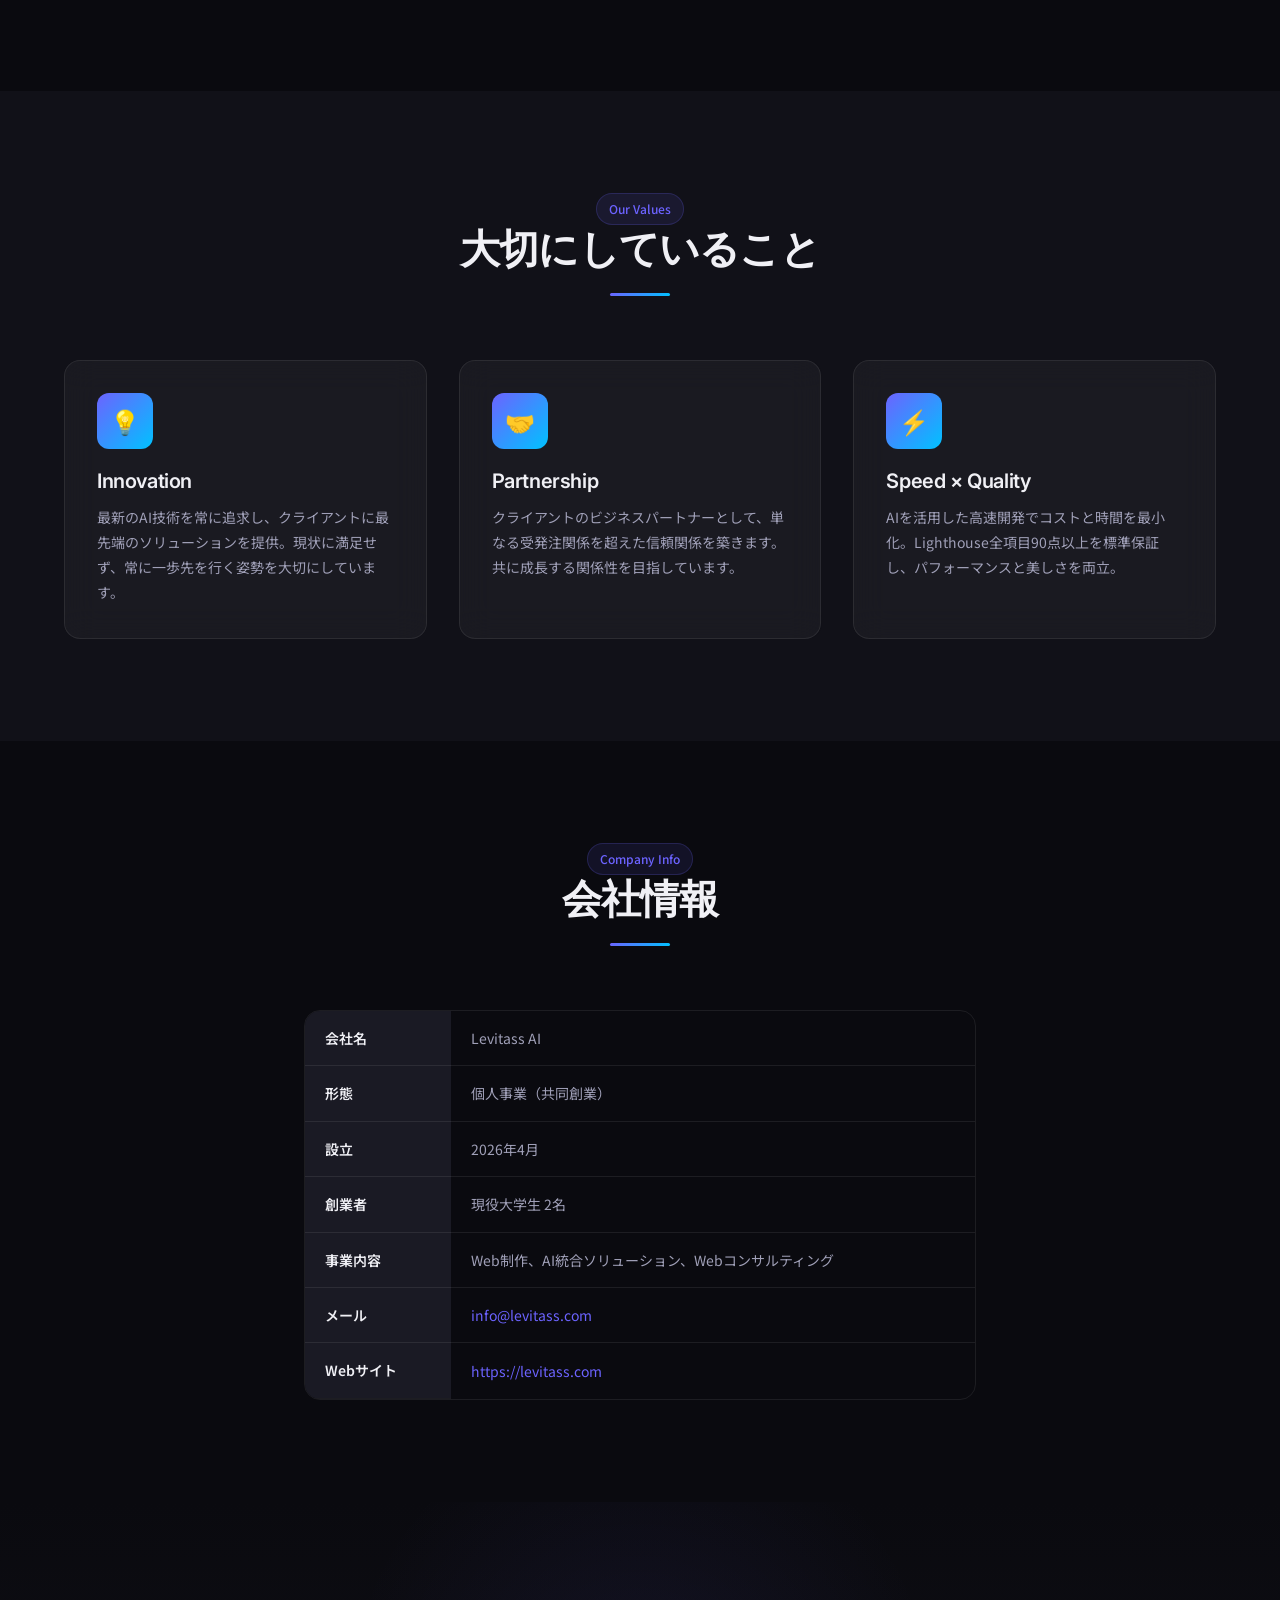
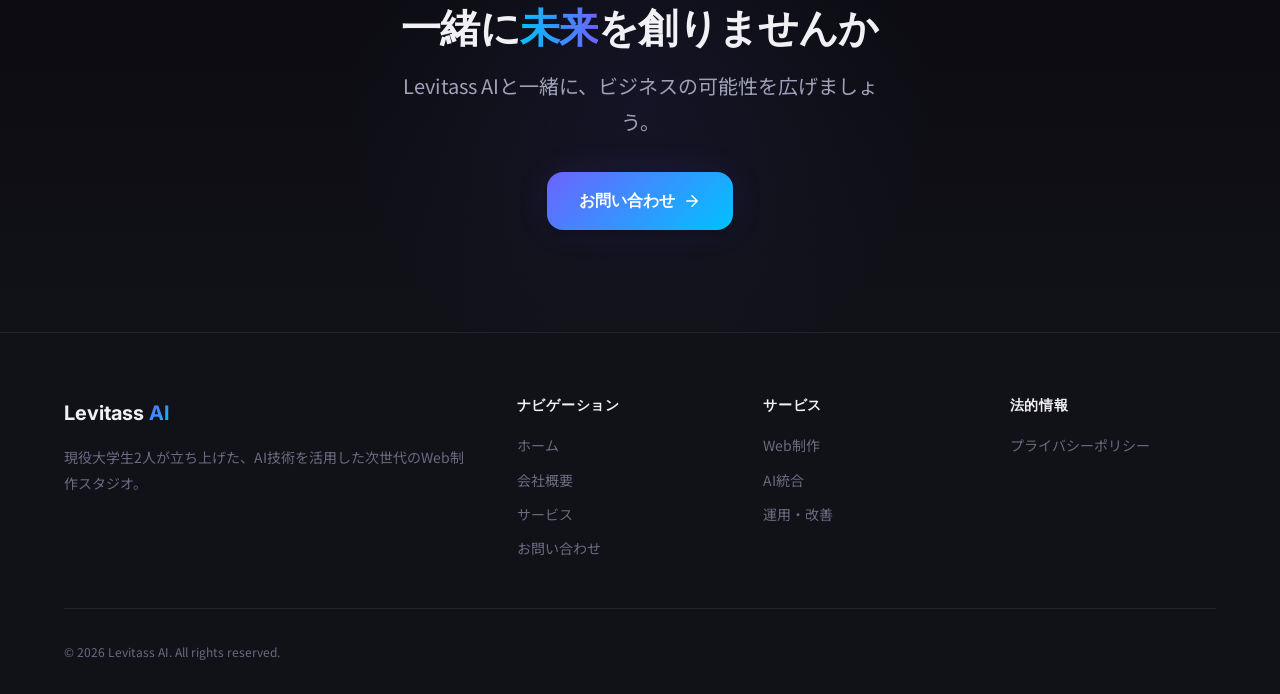
==== commit 38332ad4: "feat: premium redesign with founder story and enhanced visuals - Added gradient orbs, grid overlay, " ====
--- a/about.html
+++ b/about.html
@@ -4,9 +4,9 @@
   <meta charset="UTF-8">
   <meta name="viewport" content="width=device-width, initial-scale=1.0">
   <title>会社概要 — Levitass AI</title>
-  <meta name="description" content="Levitass AIの企業理念、代表紹介、会社情報をご覧いただけます。AI技術で世界をもっと軽やかに。">
+  <meta name="description" content="Levitass AIは現役大学生2人が立ち上げたWeb制作スタジオ。AI技術で世界をもっと軽やかに。">
   <meta property="og:title" content="会社概要 — Levitass AI">
-  <meta property="og:description" content="Levitass AIの企業理念、代表紹介、会社情報。AI技術で世界をもっと軽やかに。">
+  <meta property="og:description" content="現役大学生2人が立ち上げたAI×Web制作スタジオ。その想いとストーリー。">
   <meta property="og:type" content="website">
   <meta property="og:url" content="https://levitass.com/about.html">
   <meta property="og:image" content="https://levitass.com/images/og-image.webp">
@@ -15,7 +15,7 @@
   <link rel="icon" type="image/png" href="images/logo.png">
   <link rel="preconnect" href="https://fonts.googleapis.com">
   <link rel="preconnect" href="https://fonts.gstatic.com" crossorigin>
-  <link href="https://fonts.googleapis.com/css2?family=Inter:wght@400;500;600;700&family=Noto+Sans+JP:wght@400;500;600;700&display=swap" rel="stylesheet">
+  <link href="https://fonts.googleapis.com/css2?family=Inter:wght@400;500;600;700;800&family=Noto+Sans+JP:wght@400;500;600;700&display=swap" rel="stylesheet">
   <link rel="stylesheet" href="css/variables.css">
   <link rel="stylesheet" href="css/base.css">
   <link rel="stylesheet" href="css/layout.css">
@@ -46,19 +46,62 @@
 
   <main class="page-content">
     <!-- Page Header -->
-    <section class="section" id="about-hero" style="padding-top: calc(var(--section-padding) + var(--space-8));">
+    <section class="section" id="about-hero" style="padding-top: calc(var(--section-padding) + var(--space-8)); padding-bottom: var(--space-8);">
       <div class="container">
         <div class="section__header fade-in">
           <p class="badge">About Us</p>
-          <h1 class="section__title">会社概要</h1>
+          <h1 class="section__title">私たちについて</h1>
           <div class="divider"></div>
           <p class="section__subtitle">テクノロジーの力で、すべてのビジネスを軽やかに。</p>
         </div>
       </div>
     </section>
 
+    <!-- Founder Story -->
+    <section class="section section--alt" id="founder-story">
+      <div class="container">
+        <div class="grid grid--2" style="align-items: center; gap: var(--space-16);">
+          <div class="fade-in-left">
+            <p class="badge" style="margin-bottom: var(--space-5);">Our Story</p>
+            <h2 style="margin-bottom: var(--space-6);"><span class="text-gradient">大学生2人</span>が、<br>本気で起業した理由</h2>
+            <p style="margin-bottom: var(--space-5); line-height: var(--line-height-relaxed);">
+              「AIの力で、もっと多くの人のビジネスを加速させたい」——そんな想いから、現役大学生2人でLevitass AIを立ち上げました。
+            </p>
+            <p style="margin-bottom: var(--space-5); line-height: var(--line-height-relaxed);">
+              大学で学びながらも、テクノロジーの最前線に立ち続ける。私たちはAIネイティブ世代として、最新のツールを駆使しながら、クライアントのビジネスに本気で向き合います。
+            </p>
+            <p style="line-height: var(--line-height-relaxed);">
+              若さは弱みではなく、<strong style="color: var(--color-text-primary);">圧倒的な武器</strong>です。固定観念にとらわれない柔軟な発想と、最新技術への深い理解で、大手にはできない価値を提供します。
+            </p>
+          </div>
+          <div class="fade-in-right">
+            <div class="card card--glass" style="padding: var(--space-10); text-align: center; position: relative; overflow: hidden;">
+              <div class="card__glow" aria-hidden="true"></div>
+              <div style="font-size: 4rem; margin-bottom: var(--space-5);">🎓</div>
+              <h3 style="font-size: var(--font-size-2xl); margin-bottom: var(--space-6);">Founded in 2026</h3>
+              <div style="display: flex; gap: var(--space-6); justify-content: center; margin-bottom: var(--space-6);">
+                <div style="text-align: center;">
+                  <div class="stat__number" style="font-size: var(--font-size-3xl);">2</div>
+                  <div class="stat__label">ファウンダー</div>
+                </div>
+                <div style="text-align: center;">
+                  <div class="stat__number" style="font-size: var(--font-size-3xl);">∞</div>
+                  <div class="stat__label">情熱</div>
+                </div>
+              </div>
+              <p style="color: var(--color-text-secondary); line-height: var(--line-height-relaxed); font-size: var(--font-size-sm);">
+                現役大学生ならではの<br>
+                フットワークの軽さと最新技術力で、<br>
+                ビジネスに新しい風を。
+              </p>
+            </div>
+          </div>
+        </div>
+      </div>
+    </section>
+
     <!-- Mission -->
-    <section class="section section--alt" id="mission">
+    <section class="section" id="mission">
       <div class="container">
         <div class="grid grid--2" style="align-items: center; gap: var(--space-16);">
           <div class="fade-in-left">
@@ -88,7 +131,7 @@
     </section>
 
     <!-- Values -->
-    <section class="section" id="values">
+    <section class="section section--alt" id="values">
       <div class="container">
         <div class="section__header fade-in">
           <p class="badge">Our Values</p>
@@ -96,27 +139,27 @@
           <div class="divider"></div>
         </div>
         <div class="grid grid--3">
-          <div class="card card--glass fade-in">
+          <div class="card card--glass card--hover-glow fade-in">
             <div class="card__icon">💡</div>
             <h3 class="card__title">Innovation</h3>
-            <p class="card__text">最新のAI技術を常に追求し、クライアントに最先端のソリューションを提供します。現状に満足せず、常に一歩先を行く姿勢を大切にしています。</p>
-          </div>
-          <div class="card card--glass fade-in">
+            <p class="card__text">最新のAI技術を常に追求し、クライアントに最先端のソリューションを提供。現状に満足せず、常に一歩先を行く姿勢を大切にしています。</p>
+          </div>
+          <div class="card card--glass card--hover-glow fade-in">
             <div class="card__icon">🤝</div>
             <h3 class="card__title">Partnership</h3>
             <p class="card__text">クライアントのビジネスパートナーとして、単なる受発注関係を超えた信頼関係を築きます。共に成長する関係性を目指しています。</p>
           </div>
-          <div class="card card--glass fade-in">
+          <div class="card card--glass card--hover-glow fade-in">
             <div class="card__icon">⚡</div>
-            <h3 class="card__title">Quality</h3>
-            <p class="card__text">高品質なコードと美しいデザインは妥協しません。Lighthouse 90点以上を標準とし、パフォーマンスと美しさを両立させます。</p>
+            <h3 class="card__title">Speed × Quality</h3>
+            <p class="card__text">AIを活用した高速開発でコストと時間を最小化。Lighthouse全項目90点以上を標準保証し、パフォーマンスと美しさを両立。</p>
           </div>
         </div>
       </div>
     </section>
 
     <!-- Company Info -->
-    <section class="section section--alt" id="company-info">
+    <section class="section" id="company-info">
       <div class="container container--sm">
         <div class="section__header fade-in">
           <p class="badge">Company Info</p>
@@ -127,8 +170,9 @@
           <table class="table">
             <tbody>
               <tr><th>会社名</th><td>Levitass AI</td></tr>
-              <tr><th>代表者</th><td>代表</td></tr>
+              <tr><th>形態</th><td>個人事業（共同創業）</td></tr>
               <tr><th>設立</th><td>2026年4月</td></tr>
+              <tr><th>創業者</th><td>現役大学生 2名</td></tr>
               <tr><th>事業内容</th><td>Web制作、AI統合ソリューション、Webコンサルティング</td></tr>
               <tr><th>メール</th><td><a href="mailto:info@levitass.com">info@levitass.com</a></td></tr>
               <tr><th>Webサイト</th><td><a href="https://levitass.com" target="_blank" rel="noopener">https://levitass.com</a></td></tr>
@@ -142,9 +186,9 @@
     <section class="section cta-section" id="cta">
       <div class="container">
         <div class="fade-in">
-          <h2 class="cta-section__title">一緒に<span class="text-gradient">未来</span>を創りませんか</h2>
+          <h2 class="cta-section__title">一緒に<span class="text-gradient text-gradient--animated">未来</span>を創りませんか</h2>
           <p class="cta-section__desc">Levitass AIと一緒に、ビジネスの可能性を広げましょう。</p>
-          <a href="contact.html" class="btn btn--primary btn--lg">
+          <a href="contact.html" class="btn btn--primary btn--lg btn--glow">
             お問い合わせ
             <svg class="btn__icon" viewBox="0 0 24 24" fill="none" stroke="currentColor" stroke-width="2" stroke-linecap="round" stroke-linejoin="round"><path d="M5 12h14M12 5l7 7-7 7"/></svg>
           </a>
@@ -159,7 +203,7 @@
       <div class="footer__grid">
         <div class="footer__brand">
           <a href="index.html" class="footer__logo">Levitass <span>AI</span></a>
-          <p class="footer__desc">AI技術を活用した次世代のWeb制作サービスを提供。</p>
+          <p class="footer__desc">現役大学生2人が立ち上げた、AI技術を活用した次世代のWeb制作スタジオ。</p>
         </div>
         <div>
           <h4 class="footer__heading">ナビゲーション</h4>
--- a/css/base.css
+++ b/css/base.css
@@ -139,6 +139,21 @@
   background-clip: text;
 }
 
+.text-gradient--animated {
+  background: linear-gradient(270deg, #6c63ff, #00c2ff, #6c63ff, #00c2ff);
+  background-size: 300% 100%;
+  -webkit-background-clip: text;
+  -webkit-text-fill-color: transparent;
+  background-clip: text;
+  animation: gradient-shift 6s ease infinite;
+}
+
+@keyframes gradient-shift {
+  0% { background-position: 0% 50%; }
+  50% { background-position: 100% 50%; }
+  100% { background-position: 0% 50%; }
+}
+
 .sr-only {
   position: absolute;
   width: 1px;
@@ -150,3 +165,8 @@
   white-space: nowrap;
   border: 0;
 }
+
+.sp-only { display: none; }
+@media (max-width: 768px) {
+  .sp-only { display: inline; }
+}
--- a/css/components.css
+++ b/css/components.css
@@ -249,6 +249,62 @@
   height: 100%;
 }
 
+/* Gradient Orbs */
+.hero__orb {
+  position: absolute;
+  border-radius: 50%;
+  filter: blur(80px);
+  opacity: 0.4;
+  animation: orb-float 20s ease-in-out infinite;
+}
+
+.hero__orb--1 {
+  width: 500px;
+  height: 500px;
+  background: radial-gradient(circle, rgba(108, 99, 255, 0.4), transparent 70%);
+  top: -10%;
+  right: -10%;
+  animation-delay: 0s;
+}
+
+.hero__orb--2 {
+  width: 400px;
+  height: 400px;
+  background: radial-gradient(circle, rgba(0, 194, 255, 0.3), transparent 70%);
+  bottom: -5%;
+  left: -5%;
+  animation-delay: -7s;
+}
+
+.hero__orb--3 {
+  width: 300px;
+  height: 300px;
+  background: radial-gradient(circle, rgba(108, 99, 255, 0.2), transparent 70%);
+  top: 40%;
+  left: 50%;
+  transform: translateX(-50%);
+  animation-delay: -14s;
+}
+
+@keyframes orb-float {
+  0%, 100% { transform: translate(0, 0) scale(1); }
+  25% { transform: translate(30px, -40px) scale(1.05); }
+  50% { transform: translate(-20px, 20px) scale(0.95); }
+  75% { transform: translate(15px, 30px) scale(1.02); }
+}
+
+/* Grid overlay */
+.hero__grid {
+  position: absolute;
+  inset: 0;
+  background-image:
+    linear-gradient(rgba(108, 99, 255, 0.03) 1px, transparent 1px),
+    linear-gradient(90deg, rgba(108, 99, 255, 0.03) 1px, transparent 1px);
+  background-size: 60px 60px;
+  mask-image: radial-gradient(ellipse at center, black 30%, transparent 70%);
+  -webkit-mask-image: radial-gradient(ellipse at center, black 30%, transparent 70%);
+}
+
 .hero__content {
   position: relative;
   z-index: var(--z-above);
@@ -257,12 +313,32 @@
 }
 
 .hero__tagline {
+  display: inline-flex;
+  align-items: center;
+  gap: var(--space-3);
   font-size: var(--font-size-sm);
   font-weight: var(--font-weight-medium);
   color: var(--color-accent-start);
   letter-spacing: var(--letter-spacing-wide);
   text-transform: uppercase;
   margin-bottom: var(--space-5);
+  padding: var(--space-2) var(--space-4);
+  background: rgba(108, 99, 255, 0.08);
+  border: 1px solid rgba(108, 99, 255, 0.15);
+  border-radius: var(--radius-full);
+}
+
+.hero__tagline-dot {
+  width: 8px;
+  height: 8px;
+  border-radius: 50%;
+  background: var(--color-success);
+  animation: pulse-dot 2s ease infinite;
+}
+
+@keyframes pulse-dot {
+  0%, 100% { opacity: 1; box-shadow: 0 0 0 0 rgba(0, 214, 143, 0.4); }
+  50% { opacity: 0.8; box-shadow: 0 0 0 6px rgba(0, 214, 143, 0); }
 }
 
 .hero__title {
@@ -284,6 +360,218 @@
   gap: var(--space-4);
   justify-content: center;
   flex-wrap: wrap;
+  margin-bottom: var(--space-16);
+}
+
+/* Scroll indicator */
+.hero__scroll {
+  display: flex;
+  flex-direction: column;
+  align-items: center;
+  gap: var(--space-2);
+  color: var(--color-text-muted);
+  font-size: var(--font-size-xs);
+  letter-spacing: var(--letter-spacing-wide);
+  text-transform: uppercase;
+  animation: scroll-bounce 2s ease infinite;
+}
+
+.hero__scroll-mouse {
+  width: 24px;
+  height: 38px;
+  border: 2px solid var(--color-text-muted);
+  border-radius: 12px;
+  position: relative;
+}
+
+.hero__scroll-wheel {
+  width: 4px;
+  height: 8px;
+  background: var(--color-accent-start);
+  border-radius: var(--radius-full);
+  position: absolute;
+  top: 6px;
+  left: 50%;
+  transform: translateX(-50%);
+  animation: scroll-wheel 2s ease infinite;
+}
+
+@keyframes scroll-bounce {
+  0%, 100% { transform: translateY(0); }
+  50% { transform: translateY(8px); }
+}
+
+@keyframes scroll-wheel {
+  0% { opacity: 1; top: 6px; }
+  100% { opacity: 0; top: 20px; }
+}
+
+/* Button glow */
+.btn--glow {
+  position: relative;
+}
+
+.btn--glow::after {
+  content: '';
+  position: absolute;
+  inset: -2px;
+  border-radius: inherit;
+  background: var(--color-accent-gradient);
+  z-index: -1;
+  opacity: 0;
+  filter: blur(12px);
+  transition: opacity var(--transition-base);
+}
+
+.btn--glow:hover::after {
+  opacity: 0.6;
+}
+
+/* ── Founder Banner ── */
+.founder-banner {
+  padding: var(--space-10) 0;
+  background: linear-gradient(180deg, var(--color-bg-secondary) 0%, var(--color-bg-primary) 100%);
+  border-top: 1px solid var(--color-border);
+  border-bottom: 1px solid var(--color-border);
+}
+
+.founder-banner__inner {
+  display: flex;
+  align-items: center;
+  gap: var(--space-8);
+  padding: var(--space-8) var(--space-10);
+  background: var(--glass-bg);
+  border: 1px solid var(--glass-border);
+  border-radius: var(--radius-2xl);
+  backdrop-filter: blur(var(--glass-blur));
+  -webkit-backdrop-filter: blur(var(--glass-blur));
+}
+
+.founder-banner__icon {
+  font-size: 3rem;
+  flex-shrink: 0;
+}
+
+.founder-banner__text {
+  flex: 1;
+}
+
+.founder-banner__headline {
+  font-family: var(--font-family-ja);
+  font-size: var(--font-size-xl);
+  font-weight: var(--font-weight-bold);
+  color: var(--color-text-primary);
+  margin-bottom: var(--space-2);
+}
+
+.founder-banner__sub {
+  font-size: var(--font-size-sm);
+  color: var(--color-text-secondary);
+  line-height: var(--line-height-relaxed);
+}
+
+@media (max-width: 768px) {
+  .founder-banner__inner {
+    flex-direction: column;
+    text-align: center;
+    padding: var(--space-6);
+  }
+  .hero__scroll { display: none; }
+}
+
+/* ── Card Enhancements ── */
+.card--hover-glow {
+  position: relative;
+  overflow: hidden;
+}
+
+.card--hover-glow::before {
+  content: '';
+  position: absolute;
+  top: 0;
+  left: 0;
+  right: 0;
+  height: 2px;
+  background: var(--color-accent-gradient);
+  transform: scaleX(0);
+  transform-origin: left;
+  transition: transform var(--transition-slow);
+}
+
+.card--hover-glow:hover::before {
+  transform: scaleX(1);
+}
+
+.card__arrow {
+  position: absolute;
+  bottom: var(--space-6);
+  right: var(--space-6);
+  font-size: var(--font-size-xl);
+  color: var(--color-text-muted);
+  transition: all var(--transition-base);
+  opacity: 0;
+  transform: translateX(-8px);
+}
+
+.card--hover-glow:hover .card__arrow {
+  opacity: 1;
+  transform: translateX(0);
+  color: var(--color-accent-start);
+}
+
+.card__glow {
+  position: absolute;
+  top: -50%;
+  left: -50%;
+  width: 200%;
+  height: 200%;
+  background: radial-gradient(circle at center, rgba(108, 99, 255, 0.06) 0%, transparent 50%);
+  animation: card-glow-rotate 10s linear infinite;
+}
+
+@keyframes card-glow-rotate {
+  0% { transform: rotate(0deg); }
+  100% { transform: rotate(360deg); }
+}
+
+/* ── Why Us Section ── */
+.why-list {
+  display: flex;
+  flex-direction: column;
+  gap: var(--space-8);
+}
+
+.why-item {
+  display: flex;
+  gap: var(--space-5);
+  align-items: flex-start;
+}
+
+.why-item__number {
+  font-family: var(--font-family-en);
+  font-size: var(--font-size-2xl);
+  font-weight: 800;
+  background: var(--color-accent-gradient);
+  -webkit-background-clip: text;
+  -webkit-text-fill-color: transparent;
+  background-clip: text;
+  line-height: 1;
+  flex-shrink: 0;
+  min-width: 48px;
+}
+
+.why-item__title {
+  font-family: var(--font-family-ja);
+  font-size: var(--font-size-lg);
+  font-weight: var(--font-weight-bold);
+  margin-bottom: var(--space-2);
+  color: var(--color-text-primary);
+}
+
+.why-item__text {
+  font-size: var(--font-size-sm);
+  color: var(--color-text-secondary);
+  line-height: var(--line-height-relaxed);
 }
 
 /* ── Form ── */
